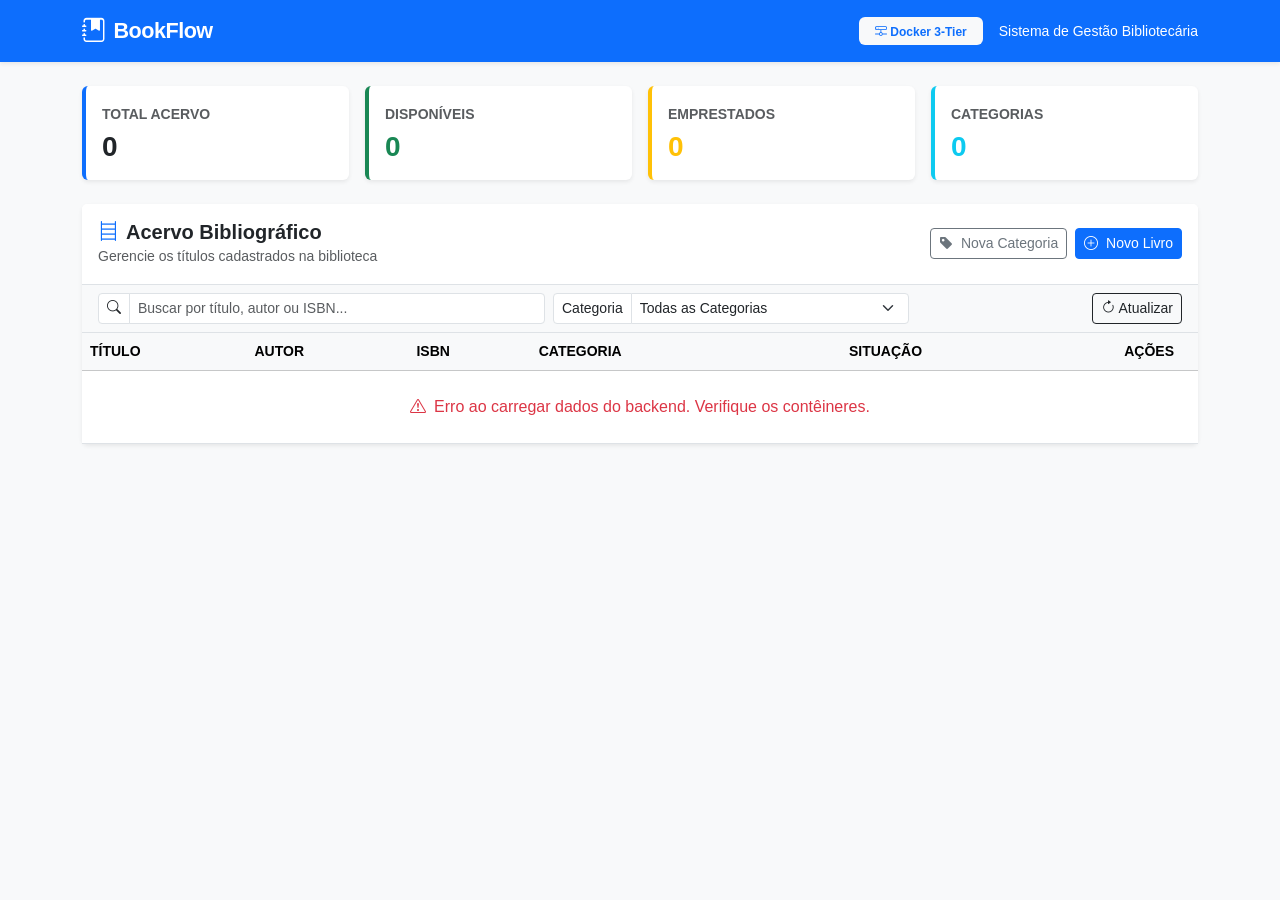
==== frontend/index.html @ 47b8f06c "feat: implantacao 3-tier BookFlow com Docker Compose, Spring Boot e Nginx" ====
<!DOCTYPE html>
<html lang="pt-br">
<head>
    <meta charset="UTF-8">
    <meta name="viewport" content="width=device-width, initial-scale=1.0">
    <title>BookFlow - Gestão Bibliotecária</title>
    <link href="https://cdn.jsdelivr.net/npm/bootstrap@5.3.2/dist/css/bootstrap.min.css" rel="stylesheet">
    <link rel="stylesheet" href="https://cdn.jsdelivr.net/npm/bootstrap-icons@1.11.3/font/bootstrap-icons.min.css">
    <link rel="stylesheet" href="style.css">
</head>
<body class="bg-light">

<nav class="navbar navbar-expand-lg navbar-dark bg-primary shadow-sm">
    <div class="container">
        <a class="navbar-brand d-flex align-items-center gap-2" href="#">
            <i class="bi bi-journal-bookmark-fill fs-4"></i>
            <span class="fw-bold tracking-tight">BookFlow</span>
        </a>
        <div class="d-flex align-items-center gap-3">
            <span class="badge bg-light text-primary px-3 py-2 fw-semibold">
                <i class="bi bi-hdd-network"></i> Docker 3-Tier
            </span>
            <span class="text-white small d-none d-md-inline">Sistema de Gestão Bibliotecária</span>
        </div>
    </div>
</nav>

<div class="container my-4">

    <div class="row g-3 mb-4">
        <div class="col-6 col-md-3">
            <div class="card stat-card shadow-sm border-0 border-start border-primary border-4">
                <div class="card-body">
                    <span class="text-muted small text-uppercase fw-bold">Total Acervo</span>
                    <h3 class="fw-bold mb-0 mt-1" id="statTotal">0</h3>
                </div>
            </div>
        </div>
        <div class="col-6 col-md-3">
            <div class="card stat-card shadow-sm border-0 border-start border-success border-4">
                <div class="card-body">
                    <span class="text-muted small text-uppercase fw-bold">Disponíveis</span>
                    <h3 class="fw-bold text-success mb-0 mt-1" id="statDisponiveis">0</h3>
                </div>
            </div>
        </div>
        <div class="col-6 col-md-3">
            <div class="card stat-card shadow-sm border-0 border-start border-warning border-4">
                <div class="card-body">
                    <span class="text-muted small text-uppercase fw-bold">Emprestados</span>
                    <h3 class="fw-bold text-warning mb-0 mt-1" id="statEmprestados">0</h3>
                </div>
            </div>
        </div>
        <div class="col-6 col-md-3">
            <div class="card stat-card shadow-sm border-0 border-start border-info border-4">
                <div class="card-body">
                    <span class="text-muted small text-uppercase fw-bold">Categorias</span>
                    <h3 class="fw-bold text-info mb-0 mt-1" id="statCategorias">0</h3>
                </div>
            </div>
        </div>
    </div>

    <div class="card shadow-sm border-0">
        <div class="card-header bg-white py-3 border-bottom d-flex flex-wrap justify-content-between align-items-center gap-2">
            <div>
                <h5 class="mb-0 fw-bold text-dark"><i class="bi bi-bookshelf me-2 text-primary"></i>Acervo Bibliográfico</h5>
                <small class="text-muted">Gerencie os títulos cadastrados na biblioteca</small>
            </div>
            <div class="d-flex gap-2">
                <button class="btn btn-outline-secondary btn-sm" data-bs-toggle="modal" data-bs-target="#modalCategoria">
                    <i class="bi bi-tag-fill me-1"></i> Nova Categoria
                </button>
                <button class="btn btn-primary btn-sm" data-bs-toggle="modal" data-bs-target="#modalLivro">
                    <i class="bi bi-plus-circle me-1"></i> Novo Livro
                </button>
            </div>
        </div>

        <div class="card-body bg-light border-bottom py-2">
            <div class="row g-2 align-items-center">
                <div class="col-md-5">
                    <div class="input-group input-group-sm">
                        <span class="input-group-text bg-white"><i class="bi bi-search"></i></span>
                        <input type="text" id="filtroTexto" class="form-control" placeholder="Buscar por título, autor ou ISBN..." oninput="filtrarTabelaLocal()">
                    </div>
                </div>
                <div class="col-md-4">
                    <div class="input-group input-group-sm">
                        <label class="input-group-text bg-white" for="filtroCategoria">Categoria</label>
                        <select id="filtroCategoria" class="form-select" onchange="carregarLivros()">
                            <option value="">Todas as Categorias</option>
                        </select>
                    </div>
                </div>
                <div class="col-md-3 text-end">
                    <button class="btn btn-sm btn-outline-dark" onclick="carregarLivros()" title="Atualizar">
                        <i class="bi bi-arrow-clockwise"></i> Atualizar
                    </button>
                </div>
            </div>
        </div>

        <div class="table-responsive">
            <table class="table table-hover align-middle mb-0">
                <thead class="table-light text-muted small text-uppercase">
                    <tr>
                        <th>Título</th>
                        <th>Autor</th>
                        <th>ISBN</th>
                        <th>Categoria</th>
                        <th class="text-center">Situação</th>
                        <th class="text-end pe-4">Ações</th>
                    </tr>
                </thead>
                <tbody id="tabelaLivros">
                    <tr>
                        <td colspan="6" class="text-center py-5 text-muted">
                            <div class="spinner-border text-primary spinner-border-sm me-2" role="status"></div>
                            Carregando acervo do banco de dados...
                        </td>
                    </tr>
                </tbody>
            </table>
        </div>
    </div>
</div>

<div class="modal fade" id="modalLivro" tabindex="-1" aria-hidden="true">
    <div class="modal-dialog">
        <div class="modal-content border-0 shadow">
            <div class="modal-header bg-primary text-white">
                <h5 class="modal-title"><i class="bi bi-book me-2"></i>Cadastrar Novo Livro</h5>
                <button type="button" class="btn-close btn-close-white" data-bs-dismiss="modal" aria-label="Fechar"></button>
            </div>
            <form id="formLivro" onsubmit="salvarLivro(event)">
                <div class="modal-body">
                    <div class="mb-3">
                        <label class="form-label fw-semibold">Título do Livro *</label>
                        <input type="text" id="livroTitulo" class="form-control" required placeholder="Ex: Clean Code">
                    </div>
                    <div class="mb-3">
                        <label class="form-label fw-semibold">Autor *</label>
                        <input type="text" id="livroAutor" class="form-control" required placeholder="Ex: Robert C. Martin">
                    </div>
                    <div class="mb-3">
                        <label class="form-label fw-semibold">ISBN (13 dígitos) *</label>
                        <input type="text" id="livroIsbn" class="form-control" required maxlength="13" placeholder="Ex: 9788576082675">
                    </div>
                    <div class="row g-2 mb-3">
                        <div class="col-md-7">
                            <label class="form-label fw-semibold">Categoria *</label>
                            <select id="livroCategoria" class="form-select" required>
                                <option value="" disabled selected>Selecione...</option>
                            </select>
                        </div>
                        <div class="col-md-5">
                            <label class="form-label fw-semibold">Situação</label>
                            <select id="livroDisponivel" class="form-select">
                                <option value="true" selected>Disponível</option>
                                <option value="false">Emprestado</option>
                            </select>
                        </div>
                    </div>
                </div>
                <div class="modal-footer bg-light">
                    <button type="button" class="btn btn-secondary btn-sm" data-bs-dismiss="modal">Cancelar</button>
                    <button type="submit" class="btn btn-primary btn-sm"><i class="bi bi-check-lg me-1"></i>Salvar Livro</button>
                </div>
            </form>
        </div>
    </div>
</div>

<div class="modal fade" id="modalCategoria" tabindex="-1" aria-hidden="true">
    <div class="modal-dialog modal-sm">
        <div class="modal-content border-0 shadow">
            <div class="modal-header bg-secondary text-white">
                <h5 class="modal-title"><i class="bi bi-tag me-2"></i>Nova Categoria</h5>
                <button type="button" class="btn-close btn-close-white" data-bs-dismiss="modal" aria-label="Fechar"></button>
            </div>
            <form id="formCategoria" onsubmit="salvarCategoria(event)">
                <div class="modal-body">
                    <div class="mb-3">
                        <label class="form-label fw-semibold">Nome da Categoria</label>
                        <input type="text" id="categoriaNome" class="form-control" required placeholder="Ex: Biografias">
                    </div>
                </div>
                <div class="modal-footer bg-light">
                    <button type="button" class="btn btn-secondary btn-sm" data-bs-dismiss="modal">Cancelar</button>
                    <button type="submit" class="btn btn-success btn-sm"><i class="bi bi-check-lg me-1"></i>Salvar</button>
                </div>
            </form>
        </div>
    </div>
</div>

<script src="https://cdn.jsdelivr.net/npm/bootstrap@5.3.2/dist/js/bootstrap.bundle.min.js"></script>
<script src="app.js"></script>
</body>
</html>
---- frontend/style.css ----
body {
    font-family: -apple-system, BlinkMacSystemFont, "Segoe UI", Roboto, "Helvetica Neue", Arial, sans-serif;
    color: #2b2f33;
}

.navbar-brand {
    font-size: 1.35rem;
    letter-spacing: -0.5px;
}

.stat-card {
    transition: transform 0.15s ease-in-out;
}

.stat-card:hover {
    transform: translateY(-2px);
}

.table-hover tbody tr:hover {
    background-color: rgba(13, 110, 253, 0.04);
}

.cursor-pointer {
    cursor: pointer;
}

.badge-status {
    cursor: pointer;
    user-select: none;
    transition: opacity 0.2s;
}

.badge-status:hover {
    opacity: 0.85;
}
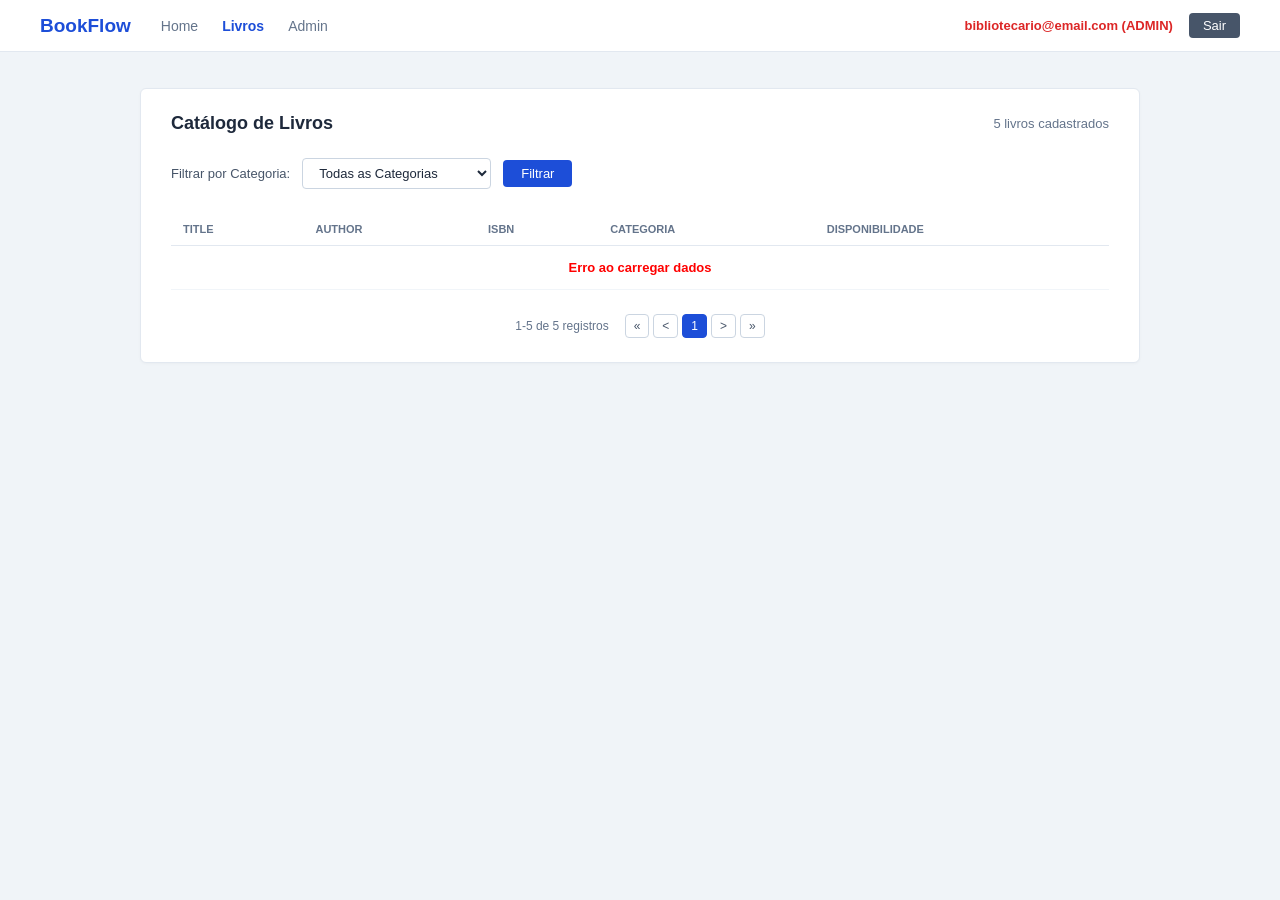
==== commit ea5b6072: "refactor: simplificar interface frontend conforme layout original e atualizar sementes" ====
--- a/frontend/index.html
+++ b/frontend/index.html
@@ -3,200 +3,69 @@
 <head>
     <meta charset="UTF-8">
     <meta name="viewport" content="width=device-width, initial-scale=1.0">
-    <title>BookFlow - Gestão Bibliotecária</title>
-    <link href="https://cdn.jsdelivr.net/npm/bootstrap@5.3.2/dist/css/bootstrap.min.css" rel="stylesheet">
-    <link rel="stylesheet" href="https://cdn.jsdelivr.net/npm/bootstrap-icons@1.11.3/font/bootstrap-icons.min.css">
+    <title>BookFlow</title>
     <link rel="stylesheet" href="style.css">
 </head>
-<body class="bg-light">
+<body>
 
-<nav class="navbar navbar-expand-lg navbar-dark bg-primary shadow-sm">
-    <div class="container">
-        <a class="navbar-brand d-flex align-items-center gap-2" href="#">
-            <i class="bi bi-journal-bookmark-fill fs-4"></i>
-            <span class="fw-bold tracking-tight">BookFlow</span>
-        </a>
-        <div class="d-flex align-items-center gap-3">
-            <span class="badge bg-light text-primary px-3 py-2 fw-semibold">
-                <i class="bi bi-hdd-network"></i> Docker 3-Tier
-            </span>
-            <span class="text-white small d-none d-md-inline">Sistema de Gestão Bibliotecária</span>
+<header class="navbar">
+    <div class="nav-left">
+        <span class="logo">BookFlow</span>
+        <a href="#" class="nav-link">Home</a>
+        <a href="#" class="nav-link active">Livros</a>
+        <a href="#" class="nav-link">Admin</a>
+    </div>
+    <div class="nav-right">
+        <span class="user-email">bibliotecario@email.com (ADMIN)</span>
+        <button class="btn-sair">Sair</button>
+    </div>
+</header>
+
+<main class="container">
+    <div class="card">
+        <div class="card-header">
+            <h2>Catálogo de Livros</h2>
+            <span class="total-info" id="totalInfo">5 livros cadastrados</span>
         </div>
-    </div>
-</nav>
 
-<div class="container my-4">
+        <div class="filter-section">
+            <label for="filtroCategoria">Filtrar por Categoria:</label>
+            <select id="filtroCategoria">
+                <option value="">Todas as Categorias</option>
+            </select>
+            <button class="btn-filtrar" onclick="filtrarLivros()">Filtrar</button>
+        </div>
 
-    <div class="row g-3 mb-4">
-        <div class="col-6 col-md-3">
-            <div class="card stat-card shadow-sm border-0 border-start border-primary border-4">
-                <div class="card-body">
-                    <span class="text-muted small text-uppercase fw-bold">Total Acervo</span>
-                    <h3 class="fw-bold mb-0 mt-1" id="statTotal">0</h3>
-                </div>
-            </div>
-        </div>
-        <div class="col-6 col-md-3">
-            <div class="card stat-card shadow-sm border-0 border-start border-success border-4">
-                <div class="card-body">
-                    <span class="text-muted small text-uppercase fw-bold">Disponíveis</span>
-                    <h3 class="fw-bold text-success mb-0 mt-1" id="statDisponiveis">0</h3>
-                </div>
-            </div>
-        </div>
-        <div class="col-6 col-md-3">
-            <div class="card stat-card shadow-sm border-0 border-start border-warning border-4">
-                <div class="card-body">
-                    <span class="text-muted small text-uppercase fw-bold">Emprestados</span>
-                    <h3 class="fw-bold text-warning mb-0 mt-1" id="statEmprestados">0</h3>
-                </div>
-            </div>
-        </div>
-        <div class="col-6 col-md-3">
-            <div class="card stat-card shadow-sm border-0 border-start border-info border-4">
-                <div class="card-body">
-                    <span class="text-muted small text-uppercase fw-bold">Categorias</span>
-                    <h3 class="fw-bold text-info mb-0 mt-1" id="statCategorias">0</h3>
-                </div>
+        <table class="tabela-livros">
+            <thead>
+                <tr>
+                    <th>TITLE</th>
+                    <th>AUTHOR</th>
+                    <th>ISBN</th>
+                    <th>CATEGORIA</th>
+                    <th>DISPONIBILIDADE</th>
+                </tr>
+            </thead>
+            <tbody id="tabelaCorpo">
+                <tr>
+                    <td colspan="5" style="text-align: center; padding: 20px;">Carregando...</td>
+                </tr>
+            </tbody>
+        </table>
+
+        <div class="pagination">
+            <span id="paginacaoTexto">1-5 de 5 registros</span>
+            <div class="paginacao-botoes">
+                <button class="page-btn">&laquo;</button>
+                <button class="page-btn">&lt;</button>
+                <button class="page-btn active">1</button>
+                <button class="page-btn">&gt;</button>
+                <button class="page-btn">&raquo;</button>
             </div>
         </div>
     </div>
+</main>
 
-    <div class="card shadow-sm border-0">
-        <div class="card-header bg-white py-3 border-bottom d-flex flex-wrap justify-content-between align-items-center gap-2">
-            <div>
-                <h5 class="mb-0 fw-bold text-dark"><i class="bi bi-bookshelf me-2 text-primary"></i>Acervo Bibliográfico</h5>
-                <small class="text-muted">Gerencie os títulos cadastrados na biblioteca</small>
-            </div>
-            <div class="d-flex gap-2">
-                <button class="btn btn-outline-secondary btn-sm" data-bs-toggle="modal" data-bs-target="#modalCategoria">
-                    <i class="bi bi-tag-fill me-1"></i> Nova Categoria
-                </button>
-                <button class="btn btn-primary btn-sm" data-bs-toggle="modal" data-bs-target="#modalLivro">
-                    <i class="bi bi-plus-circle me-1"></i> Novo Livro
-                </button>
-            </div>
-        </div>
-
-        <div class="card-body bg-light border-bottom py-2">
-            <div class="row g-2 align-items-center">
-                <div class="col-md-5">
-                    <div class="input-group input-group-sm">
-                        <span class="input-group-text bg-white"><i class="bi bi-search"></i></span>
-                        <input type="text" id="filtroTexto" class="form-control" placeholder="Buscar por título, autor ou ISBN..." oninput="filtrarTabelaLocal()">
-                    </div>
-                </div>
-                <div class="col-md-4">
-                    <div class="input-group input-group-sm">
-                        <label class="input-group-text bg-white" for="filtroCategoria">Categoria</label>
-                        <select id="filtroCategoria" class="form-select" onchange="carregarLivros()">
-                            <option value="">Todas as Categorias</option>
-                        </select>
-                    </div>
-                </div>
-                <div class="col-md-3 text-end">
-                    <button class="btn btn-sm btn-outline-dark" onclick="carregarLivros()" title="Atualizar">
-                        <i class="bi bi-arrow-clockwise"></i> Atualizar
-                    </button>
-                </div>
-            </div>
-        </div>
-
-        <div class="table-responsive">
-            <table class="table table-hover align-middle mb-0">
-                <thead class="table-light text-muted small text-uppercase">
-                    <tr>
-                        <th>Título</th>
-                        <th>Autor</th>
-                        <th>ISBN</th>
-                        <th>Categoria</th>
-                        <th class="text-center">Situação</th>
-                        <th class="text-end pe-4">Ações</th>
-                    </tr>
-                </thead>
-                <tbody id="tabelaLivros">
-                    <tr>
-                        <td colspan="6" class="text-center py-5 text-muted">
-                            <div class="spinner-border text-primary spinner-border-sm me-2" role="status"></div>
-                            Carregando acervo do banco de dados...
-                        </td>
-                    </tr>
-                </tbody>
-            </table>
-        </div>
-    </div>
-</div>
-
-<div class="modal fade" id="modalLivro" tabindex="-1" aria-hidden="true">
-    <div class="modal-dialog">
-        <div class="modal-content border-0 shadow">
-            <div class="modal-header bg-primary text-white">
-                <h5 class="modal-title"><i class="bi bi-book me-2"></i>Cadastrar Novo Livro</h5>
-                <button type="button" class="btn-close btn-close-white" data-bs-dismiss="modal" aria-label="Fechar"></button>
-            </div>
-            <form id="formLivro" onsubmit="salvarLivro(event)">
-                <div class="modal-body">
-                    <div class="mb-3">
-                        <label class="form-label fw-semibold">Título do Livro *</label>
-                        <input type="text" id="livroTitulo" class="form-control" required placeholder="Ex: Clean Code">
-                    </div>
-                    <div class="mb-3">
-                        <label class="form-label fw-semibold">Autor *</label>
-                        <input type="text" id="livroAutor" class="form-control" required placeholder="Ex: Robert C. Martin">
-                    </div>
-                    <div class="mb-3">
-                        <label class="form-label fw-semibold">ISBN (13 dígitos) *</label>
-                        <input type="text" id="livroIsbn" class="form-control" required maxlength="13" placeholder="Ex: 9788576082675">
-                    </div>
-                    <div class="row g-2 mb-3">
-                        <div class="col-md-7">
-                            <label class="form-label fw-semibold">Categoria *</label>
-                            <select id="livroCategoria" class="form-select" required>
-                                <option value="" disabled selected>Selecione...</option>
-                            </select>
-                        </div>
-                        <div class="col-md-5">
-                            <label class="form-label fw-semibold">Situação</label>
-                            <select id="livroDisponivel" class="form-select">
-                                <option value="true" selected>Disponível</option>
-                                <option value="false">Emprestado</option>
-                            </select>
-                        </div>
-                    </div>
-                </div>
-                <div class="modal-footer bg-light">
-                    <button type="button" class="btn btn-secondary btn-sm" data-bs-dismiss="modal">Cancelar</button>
-                    <button type="submit" class="btn btn-primary btn-sm"><i class="bi bi-check-lg me-1"></i>Salvar Livro</button>
-                </div>
-            </form>
-        </div>
-    </div>
-</div>
-
-<div class="modal fade" id="modalCategoria" tabindex="-1" aria-hidden="true">
-    <div class="modal-dialog modal-sm">
-        <div class="modal-content border-0 shadow">
-            <div class="modal-header bg-secondary text-white">
-                <h5 class="modal-title"><i class="bi bi-tag me-2"></i>Nova Categoria</h5>
-                <button type="button" class="btn-close btn-close-white" data-bs-dismiss="modal" aria-label="Fechar"></button>
-            </div>
-            <form id="formCategoria" onsubmit="salvarCategoria(event)">
-                <div class="modal-body">
-                    <div class="mb-3">
-                        <label class="form-label fw-semibold">Nome da Categoria</label>
-                        <input type="text" id="categoriaNome" class="form-control" required placeholder="Ex: Biografias">
-                    </div>
-                </div>
-                <div class="modal-footer bg-light">
-                    <button type="button" class="btn btn-secondary btn-sm" data-bs-dismiss="modal">Cancelar</button>
-                    <button type="submit" class="btn btn-success btn-sm"><i class="bi bi-check-lg me-1"></i>Salvar</button>
-                </div>
-            </form>
-        </div>
-    </div>
-</div>
-
-<script src="https://cdn.jsdelivr.net/npm/bootstrap@5.3.2/dist/js/bootstrap.bundle.min.js"></script>
 <script src="app.js"></script>
 </body>
 </html>
--- a/frontend/style.css
+++ b/frontend/style.css
@@ -1,35 +1,219 @@
+* {
+    margin: 0;
+    padding: 0;
+    box-sizing: border-box;
+    font-family: -apple-system, BlinkMacSystemFont, "Segoe UI", Roboto, "Helvetica Neue", Arial, sans-serif;
+}
+
 body {
-    font-family: -apple-system, BlinkMacSystemFont, "Segoe UI", Roboto, "Helvetica Neue", Arial, sans-serif;
-    color: #2b2f33;
-}
-
-.navbar-brand {
-    font-size: 1.35rem;
-    letter-spacing: -0.5px;
-}
-
-.stat-card {
-    transition: transform 0.15s ease-in-out;
-}
-
-.stat-card:hover {
-    transform: translateY(-2px);
-}
-
-.table-hover tbody tr:hover {
-    background-color: rgba(13, 110, 253, 0.04);
-}
-
-.cursor-pointer {
+    background-color: #f0f4f8;
+    color: #333333;
+}
+
+.navbar {
+    background-color: #ffffff;
+    height: 52px;
+    display: flex;
+    justify-content: space-between;
+    align-items: center;
+    padding: 0 40px;
+    border-bottom: 1px solid #e2e8f0;
+}
+
+.nav-left {
+    display: flex;
+    align-items: center;
+    gap: 24px;
+}
+
+.logo {
+    color: #1d4ed8;
+    font-weight: 700;
+    font-size: 19px;
+    margin-right: 6px;
+}
+
+.nav-link {
+    text-decoration: none;
+    color: #64748b;
+    font-size: 14px;
+}
+
+.nav-link.active {
+    color: #1d4ed8;
+    font-weight: 600;
+}
+
+.nav-right {
+    display: flex;
+    align-items: center;
+    gap: 16px;
+}
+
+.user-email {
+    color: #dc2626;
+    font-size: 13px;
+    font-weight: 600;
+}
+
+.btn-sair {
+    background-color: #475569;
+    color: #ffffff;
+    border: none;
+    border-radius: 4px;
+    padding: 5px 14px;
+    font-size: 13px;
     cursor: pointer;
 }
 
-.badge-status {
+.container {
+    max-width: 1040px;
+    margin: 36px auto;
+    padding: 0 20px;
+}
+
+.card {
+    background-color: #ffffff;
+    border: 1px solid #e2e8f0;
+    border-radius: 6px;
+    padding: 24px 30px;
+    box-shadow: 0 1px 3px rgba(0, 0, 0, 0.03);
+}
+
+.card-header {
+    display: flex;
+    justify-content: space-between;
+    align-items: center;
+    margin-bottom: 24px;
+}
+
+.card-header h2 {
+    font-size: 18px;
+    font-weight: 700;
+    color: #1e293b;
+}
+
+.total-info {
+    font-size: 13px;
+    color: #64748b;
+}
+
+.filter-section {
+    display: flex;
+    align-items: center;
+    gap: 12px;
+    margin-bottom: 24px;
+}
+
+.filter-section label {
+    font-size: 13px;
+    color: #475569;
+}
+
+.filter-section select {
+    padding: 6px 36px 6px 12px;
+    border: 1px solid #cbd5e1;
+    border-radius: 4px;
+    font-size: 13px;
+    color: #1e293b;
+    background-color: #ffffff;
+    outline: none;
+}
+
+.btn-filtrar {
+    background-color: #1d4ed8;
+    color: #ffffff;
+    border: none;
+    border-radius: 4px;
+    padding: 6px 18px;
+    font-size: 13px;
+    font-weight: 500;
     cursor: pointer;
-    user-select: none;
-    transition: opacity 0.2s;
-}
-
-.badge-status:hover {
-    opacity: 0.85;
-}
+}
+
+.tabela-livros {
+    width: 100%;
+    border-collapse: collapse;
+    margin-bottom: 24px;
+}
+
+.tabela-livros th {
+    text-align: left;
+    font-size: 11px;
+    font-weight: 700;
+    color: #64748b;
+    padding: 10px 12px;
+    border-bottom: 1px solid #e2e8f0;
+}
+
+.tabela-livros td {
+    padding: 14px 12px;
+    font-size: 13px;
+    color: #334155;
+    border-bottom: 1px solid #f1f5f9;
+}
+
+.tabela-livros td:first-child {
+    font-weight: 700;
+    color: #0f172a;
+}
+
+.badge-categoria {
+    display: inline-block;
+    padding: 2px 14px;
+    border-radius: 12px;
+    font-size: 11px;
+    font-weight: 600;
+    background-color: #e0e7ff;
+    color: #4338ca;
+}
+
+.badge-disponivel {
+    display: inline-block;
+    padding: 2px 14px;
+    border-radius: 12px;
+    font-size: 11px;
+    font-weight: 600;
+    background-color: #dcfce7;
+    color: #15803d;
+}
+
+.badge-emprestado {
+    display: inline-block;
+    padding: 2px 14px;
+    border-radius: 12px;
+    font-size: 11px;
+    font-weight: 600;
+    background-color: #fee2e2;
+    color: #b91c1c;
+}
+
+.pagination {
+    display: flex;
+    justify-content: center;
+    align-items: center;
+    gap: 16px;
+    font-size: 12px;
+    color: #64748b;
+}
+
+.paginacao-botoes {
+    display: flex;
+    gap: 4px;
+}
+
+.page-btn {
+    border: 1px solid #cbd5e1;
+    background-color: #ffffff;
+    color: #475569;
+    padding: 4px 8px;
+    border-radius: 4px;
+    font-size: 12px;
+    cursor: pointer;
+}
+
+.page-btn.active {
+    background-color: #1d4ed8;
+    color: #ffffff;
+    border-color: #1d4ed8;
+}
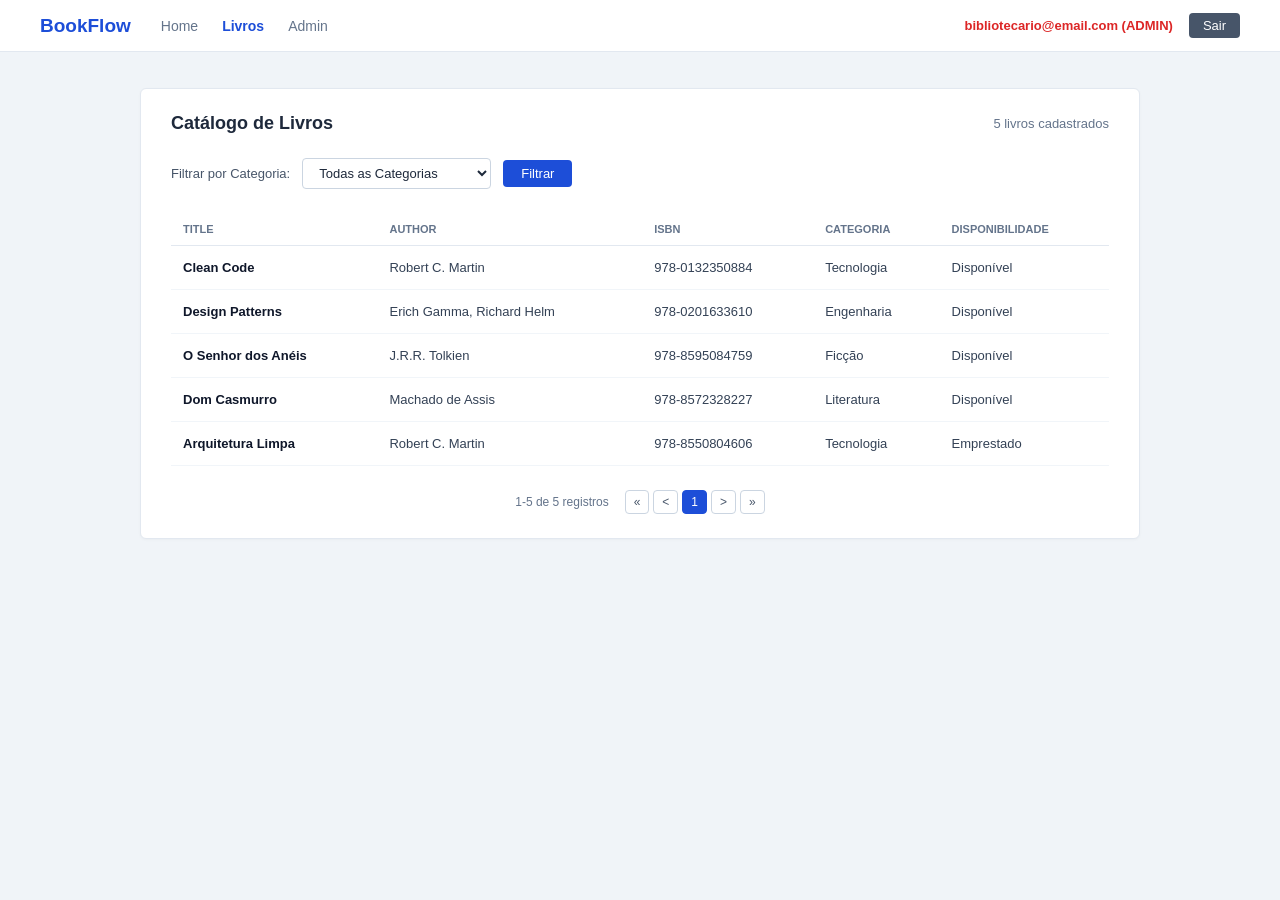
==== commit 5ab50a7c: "docs: atualizar prints sem badges coloridas e incluir tela de cadastro no README" ====
--- a/frontend/index.html
+++ b/frontend/index.html
@@ -10,10 +10,10 @@
 
 <header class="navbar">
     <div class="nav-left">
-        <span class="logo">BookFlow</span>
-        <a href="#" class="nav-link">Home</a>
-        <a href="#" class="nav-link active">Livros</a>
-        <a href="#" class="nav-link">Admin</a>
+        <a href="index.html" class="logo">BookFlow</a>
+        <a href="index.html" class="nav-link">Home</a>
+        <a href="index.html" class="nav-link active">Livros</a>
+        <a href="admin.html" class="nav-link">Admin</a>
     </div>
     <div class="nav-right">
         <span class="user-email">bibliotecario@email.com (ADMIN)</span>
@@ -32,6 +32,10 @@
             <label for="filtroCategoria">Filtrar por Categoria:</label>
             <select id="filtroCategoria">
                 <option value="">Todas as Categorias</option>
+                <option value="1">Tecnologia</option>
+                <option value="2">Engenharia</option>
+                <option value="3">Ficção</option>
+                <option value="4">Literatura</option>
             </select>
             <button class="btn-filtrar" onclick="filtrarLivros()">Filtrar</button>
         </div>
@@ -48,7 +52,39 @@
             </thead>
             <tbody id="tabelaCorpo">
                 <tr>
-                    <td colspan="5" style="text-align: center; padding: 20px;">Carregando...</td>
+                    <td>Clean Code</td>
+                    <td>Robert C. Martin</td>
+                    <td>978-0132350884</td>
+                    <td>Tecnologia</td>
+                    <td>Disponível</td>
+                </tr>
+                <tr>
+                    <td>Design Patterns</td>
+                    <td>Erich Gamma, Richard Helm</td>
+                    <td>978-0201633610</td>
+                    <td>Engenharia</td>
+                    <td>Disponível</td>
+                </tr>
+                <tr>
+                    <td>O Senhor dos Anéis</td>
+                    <td>J.R.R. Tolkien</td>
+                    <td>978-8595084759</td>
+                    <td>Ficção</td>
+                    <td>Disponível</td>
+                </tr>
+                <tr>
+                    <td>Dom Casmurro</td>
+                    <td>Machado de Assis</td>
+                    <td>978-8572328227</td>
+                    <td>Literatura</td>
+                    <td>Disponível</td>
+                </tr>
+                <tr>
+                    <td>Arquitetura Limpa</td>
+                    <td>Robert C. Martin</td>
+                    <td>978-8550804606</td>
+                    <td>Tecnologia</td>
+                    <td>Emprestado</td>
                 </tr>
             </tbody>
         </table>
--- a/frontend/style.css
+++ b/frontend/style.css
@@ -31,6 +31,7 @@
     font-weight: 700;
     font-size: 19px;
     margin-right: 6px;
+    text-decoration: none;
 }
 
 .nav-link {
@@ -158,36 +159,6 @@
     color: #0f172a;
 }
 
-.badge-categoria {
-    display: inline-block;
-    padding: 2px 14px;
-    border-radius: 12px;
-    font-size: 11px;
-    font-weight: 600;
-    background-color: #e0e7ff;
-    color: #4338ca;
-}
-
-.badge-disponivel {
-    display: inline-block;
-    padding: 2px 14px;
-    border-radius: 12px;
-    font-size: 11px;
-    font-weight: 600;
-    background-color: #dcfce7;
-    color: #15803d;
-}
-
-.badge-emprestado {
-    display: inline-block;
-    padding: 2px 14px;
-    border-radius: 12px;
-    font-size: 11px;
-    font-weight: 600;
-    background-color: #fee2e2;
-    color: #b91c1c;
-}
-
 .pagination {
     display: flex;
     justify-content: center;
@@ -217,3 +188,45 @@
     color: #ffffff;
     border-color: #1d4ed8;
 }
+
+.form-grid {
+    display: grid;
+    grid-template-columns: 140px 1fr;
+    gap: 16px 20px;
+    align-items: center;
+    max-width: 620px;
+    margin-top: 10px;
+}
+
+.form-grid label {
+    font-size: 14px;
+    color: #475569;
+    font-weight: 500;
+}
+
+.form-grid input, .form-grid select {
+    padding: 8px 12px;
+    border: 1px solid #cbd5e1;
+    border-radius: 4px;
+    font-size: 14px;
+    color: #1e293b;
+    background-color: #ffffff;
+    outline: none;
+    width: 100%;
+}
+
+.form-actions {
+    grid-column: 2;
+    margin-top: 10px;
+}
+
+.btn-cadastrar {
+    background-color: #1d4ed8;
+    color: #ffffff;
+    border: none;
+    border-radius: 4px;
+    padding: 8px 24px;
+    font-size: 14px;
+    font-weight: 500;
+    cursor: pointer;
+}
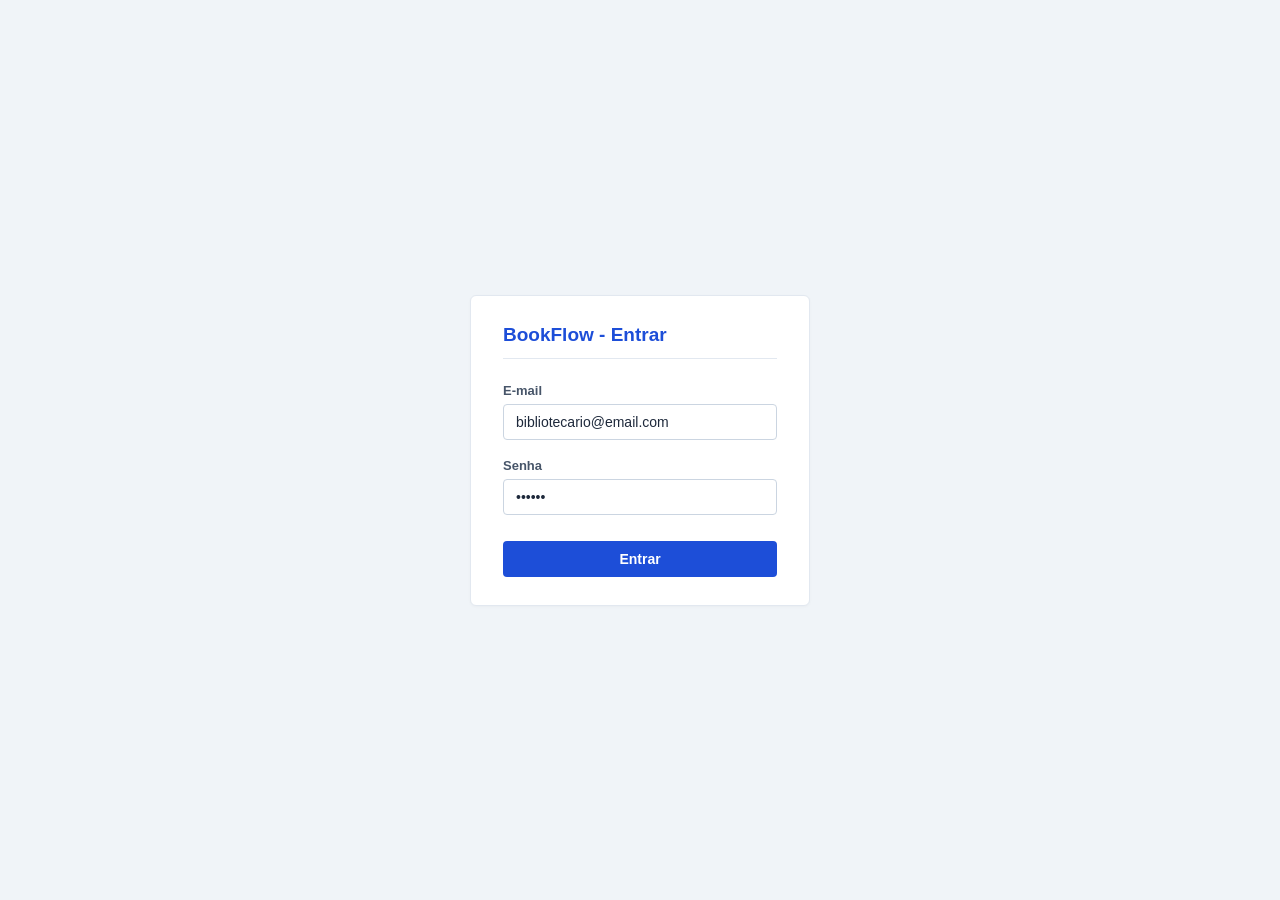
==== commit cef17902: "feat: implementar tela de login, fluxo de autenticacao, cadastro e logout" ====
--- a/frontend/index.html
+++ b/frontend/index.html
@@ -17,7 +17,7 @@
     </div>
     <div class="nav-right">
         <span class="user-email">bibliotecario@email.com (ADMIN)</span>
-        <button class="btn-sair">Sair</button>
+        <button class="btn-sair" onclick="logout()">Sair</button>
     </div>
 </header>
 
--- a/frontend/style.css
+++ b/frontend/style.css
@@ -230,3 +230,77 @@
     font-weight: 500;
     cursor: pointer;
 }
+
+.login-body {
+    display: flex;
+    justify-content: center;
+    align-items: center;
+    min-height: 100vh;
+    background-color: #f0f4f8;
+}
+
+.login-wrapper {
+    width: 100%;
+    max-width: 380px;
+    padding: 20px;
+}
+
+.login-card {
+    padding: 28px 32px;
+}
+
+.login-header {
+    margin-bottom: 24px;
+    border-bottom: 1px solid #e2e8f0;
+    padding-bottom: 12px;
+}
+
+.login-header h2 {
+    font-size: 19px;
+    font-weight: 700;
+    color: #1d4ed8;
+}
+
+.login-field {
+    margin-bottom: 18px;
+}
+
+.login-field label {
+    display: block;
+    font-size: 13px;
+    font-weight: 600;
+    color: #475569;
+    margin-bottom: 6px;
+}
+
+.login-field input {
+    width: 100%;
+    padding: 9px 12px;
+    border: 1px solid #cbd5e1;
+    border-radius: 4px;
+    font-size: 14px;
+    color: #1e293b;
+    outline: none;
+    background-color: #ffffff;
+}
+
+.login-field input:focus {
+    border-color: #1d4ed8;
+}
+
+.btn-entrar {
+    width: 100%;
+    background-color: #1d4ed8;
+    color: #ffffff;
+    border: none;
+    border-radius: 4px;
+    padding: 10px;
+    font-size: 14px;
+    font-weight: 600;
+    cursor: pointer;
+    margin-top: 8px;
+}
+
+.btn-entrar:hover {
+    background-color: #1e40af;
+}
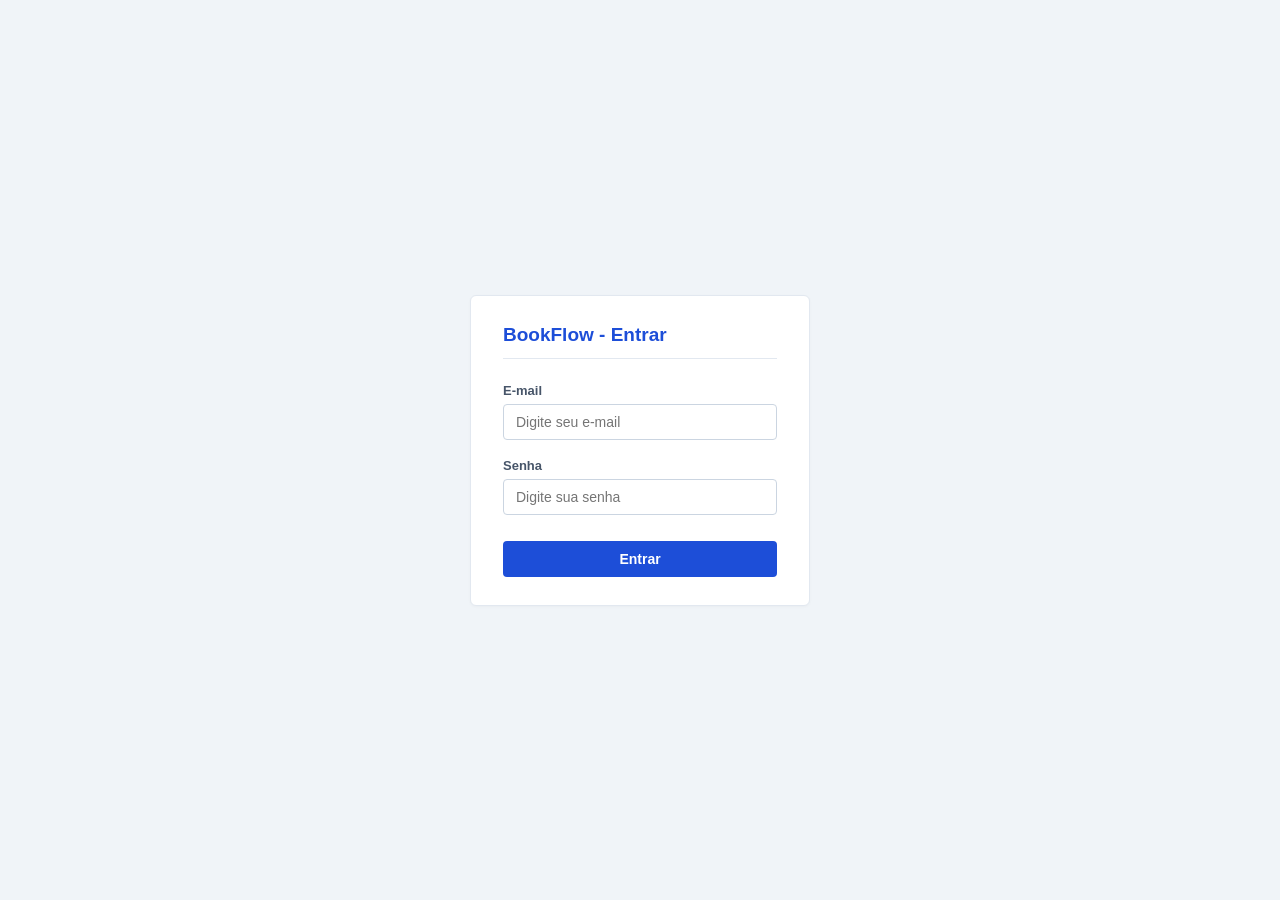
==== commit cf0b7ebe: "fix: corrigir inicializacao mysql, login sem credenciais fixas, cadastro e filtro de livros" ====
--- a/frontend/index.html
+++ b/frontend/index.html
@@ -30,12 +30,8 @@
 
         <div class="filter-section">
             <label for="filtroCategoria">Filtrar por Categoria:</label>
-            <select id="filtroCategoria">
+            <select id="filtroCategoria" onchange="filtrarLivros()">
                 <option value="">Todas as Categorias</option>
-                <option value="1">Tecnologia</option>
-                <option value="2">Engenharia</option>
-                <option value="3">Ficção</option>
-                <option value="4">Literatura</option>
             </select>
             <button class="btn-filtrar" onclick="filtrarLivros()">Filtrar</button>
         </div>
@@ -52,39 +48,7 @@
             </thead>
             <tbody id="tabelaCorpo">
                 <tr>
-                    <td>Clean Code</td>
-                    <td>Robert C. Martin</td>
-                    <td>978-0132350884</td>
-                    <td>Tecnologia</td>
-                    <td>Disponível</td>
-                </tr>
-                <tr>
-                    <td>Design Patterns</td>
-                    <td>Erich Gamma, Richard Helm</td>
-                    <td>978-0201633610</td>
-                    <td>Engenharia</td>
-                    <td>Disponível</td>
-                </tr>
-                <tr>
-                    <td>O Senhor dos Anéis</td>
-                    <td>J.R.R. Tolkien</td>
-                    <td>978-8595084759</td>
-                    <td>Ficção</td>
-                    <td>Disponível</td>
-                </tr>
-                <tr>
-                    <td>Dom Casmurro</td>
-                    <td>Machado de Assis</td>
-                    <td>978-8572328227</td>
-                    <td>Literatura</td>
-                    <td>Disponível</td>
-                </tr>
-                <tr>
-                    <td>Arquitetura Limpa</td>
-                    <td>Robert C. Martin</td>
-                    <td>978-8550804606</td>
-                    <td>Tecnologia</td>
-                    <td>Emprestado</td>
+                    <td colspan="5" style="text-align: center; padding: 20px;">Carregando livros...</td>
                 </tr>
             </tbody>
         </table>
